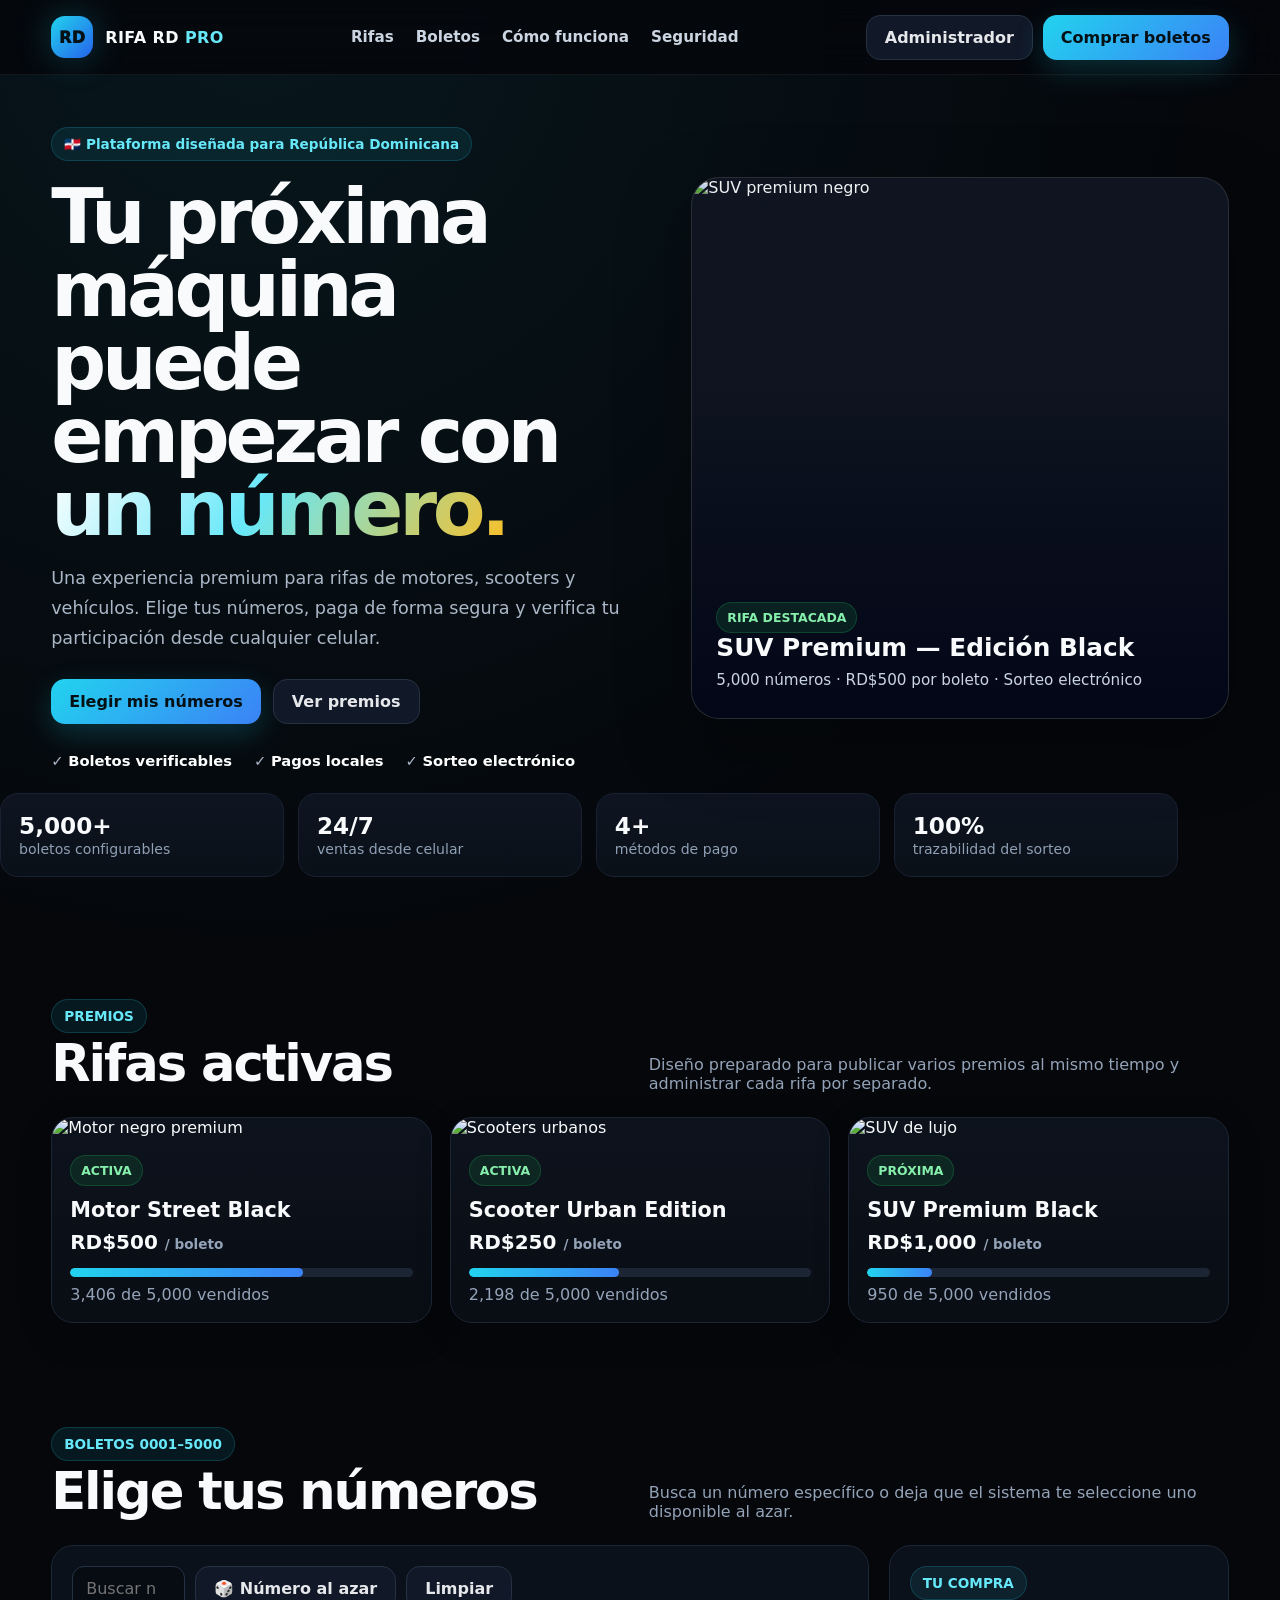
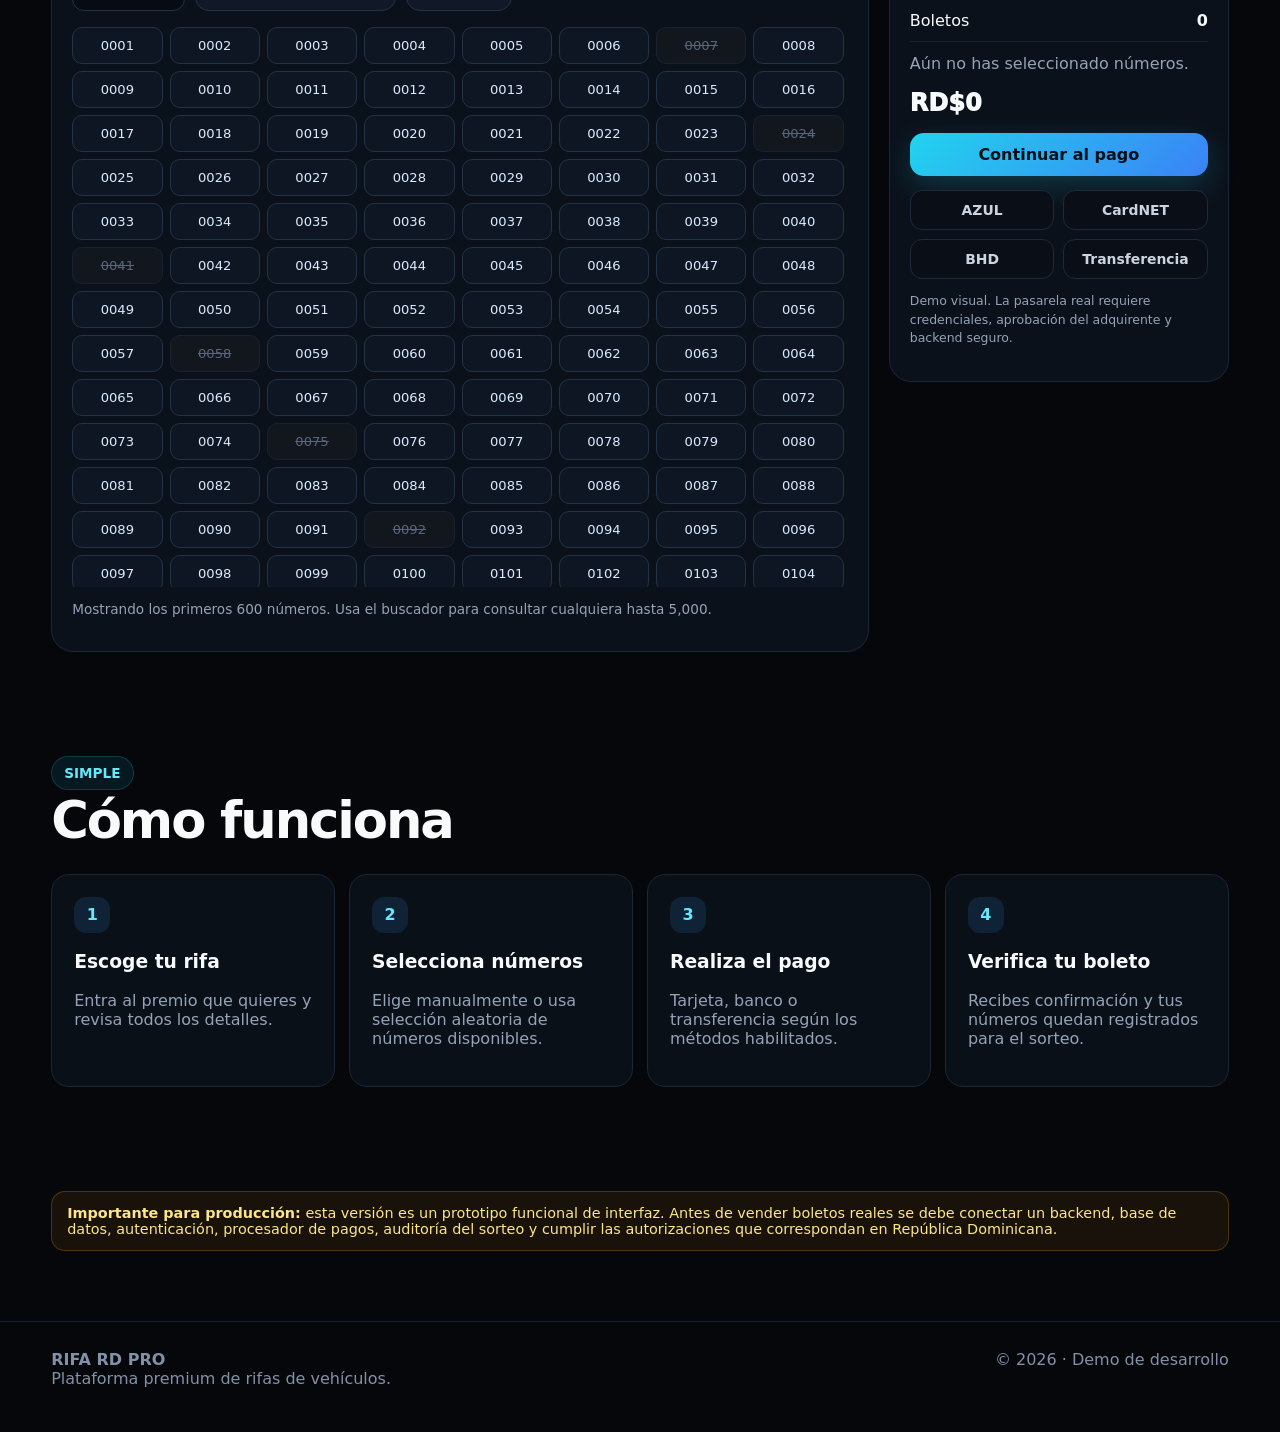
==== index.html @ 4a9cf242 "Agrega página principal profesional" ====
<!doctype html><html lang="es"><head><meta charset="utf-8"><meta name="viewport" content="width=device-width,initial-scale=1"><title>RIFA RD PRO — Rifas de vehículos</title><meta name="description" content="Plataforma premium de rifas de motores, scooters y vehículos en República Dominicana."><link rel="stylesheet" href="styles.css"></head><body>
<header class="topbar"><div class="container nav"><a class="brand" href="#"><span class="logo">RD</span><span>RIFA RD <span style="color:#67e8f9">PRO</span></span></a><nav class="navlinks"><a href="#rifas">Rifas</a><a href="#boletos">Boletos</a><a href="#como">Cómo funciona</a><a href="#seguridad">Seguridad</a></nav><div class="nav-actions"><a class="btn btn-secondary" href="admin.html">Administrador</a><a class="btn btn-primary" href="#boletos">Comprar boletos</a></div></div></header>
<main>
<section class="hero"><div class="container hero-grid"><div><span class="eyebrow">🇩🇴 Plataforma diseñada para República Dominicana</span><h1>Tu próxima máquina puede empezar con <span class="gradient-text">un número.</span></h1><p>Una experiencia premium para rifas de motores, scooters y vehículos. Elige tus números, paga de forma segura y verifica tu participación desde cualquier celular.</p><div class="hero-actions"><a class="btn btn-primary" href="#boletos">Elegir mis números</a><a class="btn btn-secondary" href="#rifas">Ver premios</a></div><div class="trust-row"><span>✓ <b>Boletos verificables</b></span><span>✓ <b>Pagos locales</b></span><span>✓ <b>Sorteo electrónico</b></span></div></div><div class="hero-card"><img src="https://images.pexels.com/photos/29566876/pexels-photo-29566876/free-photo-of-luxury-black-suv-with-elegant-reflections.jpeg?auto=compress&dpr=1&h=900&w=1400" alt="SUV premium negro"><div class="hero-overlay"></div><div class="hero-info"><span class="badge">RIFA DESTACADA</span><h3>SUV Premium — Edición Black</h3><p>5,000 números · RD$500 por boleto · Sorteo electrónico</p></div></div></div><div class="container stats"><div class="stat"><strong>5,000+</strong><span>boletos configurables</span></div><div class="stat"><strong>24/7</strong><span>ventas desde celular</span></div><div class="stat"><strong>4+</strong><span>métodos de pago</span></div><div class="stat"><strong>100%</strong><span>trazabilidad del sorteo</span></div></div></section>

<section class="section" id="rifas"><div class="container"><div class="section-head"><div><span class="eyebrow">PREMIOS</span><h2>Rifas activas</h2></div><p>Diseño preparado para publicar varios premios al mismo tiempo y administrar cada rifa por separado.</p></div><div class="cards">
<article class="raffle-card"><img src="https://images.pexels.com/photos/14496097/pexels-photo-14496097.jpeg?auto=compress&dpr=1&h=750&w=1260" alt="Motor negro premium"><div class="card-body"><span class="badge">ACTIVA</span><h3>Motor Street Black</h3><div class="price">RD$500 <span class="muted" style="font-size:.85rem">/ boleto</span></div><div class="progress"><span style="width:68%"></span></div><div class="muted">3,406 de 5,000 vendidos</div></div></article>
<article class="raffle-card"><img src="https://images.pexels.com/photos/35676002/pexels-photo-35676002.jpeg?auto=compress&cs=tinysrgb&w=1260" alt="Scooters urbanos"><div class="card-body"><span class="badge">ACTIVA</span><h3>Scooter Urban Edition</h3><div class="price">RD$250 <span class="muted" style="font-size:.85rem">/ boleto</span></div><div class="progress"><span style="width:44%"></span></div><div class="muted">2,198 de 5,000 vendidos</div></div></article>
<article class="raffle-card"><img src="https://images.pexels.com/photos/29566876/pexels-photo-29566876/free-photo-of-luxury-black-suv-with-elegant-reflections.jpeg?auto=compress&dpr=1&h=750&w=1260" alt="SUV de lujo"><div class="card-body"><span class="badge">PRÓXIMA</span><h3>SUV Premium Black</h3><div class="price">RD$1,000 <span class="muted" style="font-size:.85rem">/ boleto</span></div><div class="progress"><span style="width:19%"></span></div><div class="muted">950 de 5,000 vendidos</div></div></article>
</div></div></section>

<section class="section" id="boletos"><div class="container"><div class="section-head"><div><span class="eyebrow">BOLETOS 0001–5000</span><h2>Elige tus números</h2></div><p>Busca un número específico o deja que el sistema te seleccione uno disponible al azar.</p></div><div class="ticket-area"><div class="ticket-panel"><div class="toolbar"><input id="numberSearch" type="number" min="1" max="5000" placeholder="Buscar número, ej. 2847"><button class="btn btn-secondary" onclick="quickPick()">🎲 Número al azar</button><button class="btn btn-secondary" onclick="clearSelection()">Limpiar</button></div><div id="ticketGrid" class="ticket-grid"></div><p id="gridHint" class="muted" style="font-size:.85rem"></p></div><aside class="summary-panel"><span class="eyebrow">TU COMPRA</span><div class="summary-line"><span>Boletos</span><strong id="ticketCount">0</strong></div><div id="selectedList" class="selected-list"></div><div class="summary-total" id="totalPrice">RD$0</div><button class="btn btn-primary" style="width:100%" onclick="checkout()">Continuar al pago</button><div class="payment-grid"><div class="payment">AZUL</div><div class="payment">CardNET</div><div class="payment">BHD</div><div class="payment">Transferencia</div></div><p class="muted" style="font-size:.78rem;line-height:1.5">Demo visual. La pasarela real requiere credenciales, aprobación del adquirente y backend seguro.</p></aside></div></div></section>

<section class="section" id="como"><div class="container"><div class="section-head"><div><span class="eyebrow">SIMPLE</span><h2>Cómo funciona</h2></div></div><div class="steps"><div class="step"><div class="step-num">1</div><h3>Escoge tu rifa</h3><p class="muted">Entra al premio que quieres y revisa todos los detalles.</p></div><div class="step"><div class="step-num">2</div><h3>Selecciona números</h3><p class="muted">Elige manualmente o usa selección aleatoria de números disponibles.</p></div><div class="step"><div class="step-num">3</div><h3>Realiza el pago</h3><p class="muted">Tarjeta, banco o transferencia según los métodos habilitados.</p></div><div class="step"><div class="step-num">4</div><h3>Verifica tu boleto</h3><p class="muted">Recibes confirmación y tus números quedan registrados para el sorteo.</p></div></div></div></section>

<section class="section" id="seguridad"><div class="container"><div class="notice"><b>Importante para producción:</b> esta versión es un prototipo funcional de interfaz. Antes de vender boletos reales se debe conectar un backend, base de datos, autenticación, procesador de pagos, auditoría del sorteo y cumplir las autorizaciones que correspondan en República Dominicana.</div></div></section>
</main>
<footer class="footer"><div class="container footer-inner"><div><b>RIFA RD PRO</b><div>Plataforma premium de rifas de vehículos.</div></div><div>© 2026 · Demo de desarrollo</div></div></footer>
<script src="app.js"></script></body></html>
---- styles.css ----
:root{
  --bg:#05070b;--panel:#0b1018;--panel2:#111827;--text:#f8fafc;--muted:#94a3b8;
  --accent:#22d3ee;--accent2:#f59e0b;--success:#22c55e;--danger:#ef4444;--line:#1f2937;
  --shadow:0 24px 70px rgba(0,0,0,.35);--radius:22px;
}
*{box-sizing:border-box}
html{scroll-behavior:smooth}
body{margin:0;background:radial-gradient(circle at 20% 0%,rgba(34,211,238,.08),transparent 30%),var(--bg);color:var(--text);font-family:Inter,ui-sans-serif,system-ui,-apple-system,Segoe UI,Roboto,Arial,sans-serif}
a{color:inherit;text-decoration:none}
button,input,select{font:inherit}
.container{width:min(1180px,92%);margin:auto}
.topbar{position:sticky;top:0;z-index:50;background:rgba(5,7,11,.84);backdrop-filter:blur(18px);border-bottom:1px solid rgba(255,255,255,.06)}
.nav{display:flex;align-items:center;justify-content:space-between;min-height:74px;gap:18px}
.brand{display:flex;align-items:center;gap:12px;font-weight:900;letter-spacing:.4px}
.logo{width:42px;height:42px;border-radius:14px;display:grid;place-items:center;background:linear-gradient(135deg,var(--accent),#2563eb);box-shadow:0 0 35px rgba(34,211,238,.25);font-weight:1000;color:#041014}
.navlinks{display:flex;gap:22px;color:#cbd5e1;font-weight:700;font-size:.95rem}
.nav-actions{display:flex;gap:10px}
.btn{border:0;border-radius:14px;padding:12px 18px;font-weight:850;cursor:pointer;transition:.2s;display:inline-flex;align-items:center;justify-content:center;gap:8px}
.btn:hover{transform:translateY(-1px)}
.btn-primary{background:linear-gradient(135deg,var(--accent),#3b82f6);color:#041014;box-shadow:0 10px 30px rgba(34,211,238,.2)}
.btn-secondary{background:#111827;color:#e5e7eb;border:1px solid #263244}
.btn-gold{background:linear-gradient(135deg,#fbbf24,#f59e0b);color:#2a1600}
.hero{padding:52px 0 24px}
.hero-grid{display:grid;grid-template-columns:1.06fr .94fr;gap:34px;align-items:center}
.eyebrow{display:inline-flex;gap:8px;align-items:center;padding:8px 12px;border-radius:999px;background:rgba(34,211,238,.09);color:#67e8f9;border:1px solid rgba(34,211,238,.18);font-weight:800;font-size:.85rem}
h1{font-size:clamp(2.5rem,6vw,5.4rem);line-height:.95;margin:20px 0 18px;letter-spacing:-.055em;max-width:820px}
.gradient-text{background:linear-gradient(120deg,#fff,#67e8f9 45%,#fbbf24);-webkit-background-clip:text;background-clip:text;color:transparent}
.hero p{font-size:1.1rem;color:#aab7c7;line-height:1.7;max-width:690px}
.hero-actions{display:flex;gap:12px;flex-wrap:wrap;margin-top:26px}
.trust-row{display:flex;gap:22px;flex-wrap:wrap;margin-top:28px;color:#aab7c7;font-size:.92rem}.trust-row b{color:#fff}
.hero-card{position:relative;border-radius:28px;overflow:hidden;min-height:540px;border:1px solid rgba(255,255,255,.1);box-shadow:var(--shadow);background:#101621}
.hero-card img{width:100%;height:540px;object-fit:cover;display:block;filter:saturate(.9) contrast(1.03)}
.hero-overlay{position:absolute;inset:0;background:linear-gradient(to top,rgba(2,6,23,.97),rgba(2,6,23,.18) 60%,rgba(2,6,23,.05))}
.hero-info{position:absolute;left:24px;right:24px;bottom:24px}.hero-info h3{font-size:1.55rem;margin:0 0 6px}.hero-info p{margin:0;color:#cbd5e1;font-size:.95rem}
.stats{display:grid;grid-template-columns:repeat(4,1fr);gap:14px;margin:24px 0 64px}.stat{background:linear-gradient(180deg,#0e1521,#0a1018);border:1px solid #192232;border-radius:18px;padding:18px}.stat strong{display:block;font-size:1.45rem}.stat span{color:#8fa0b5;font-size:.88rem}
.section{padding:34px 0 70px}.section-head{display:flex;justify-content:space-between;align-items:end;gap:20px;margin-bottom:24px}.section h2{font-size:clamp(1.8rem,4vw,3.2rem);margin:0;letter-spacing:-.04em}.section-head p{color:#94a3b8;margin:0;max-width:580px}
.cards{display:grid;grid-template-columns:repeat(3,1fr);gap:18px}.raffle-card{background:linear-gradient(180deg,#0d131d,#090d14);border:1px solid #1c2635;border-radius:22px;overflow:hidden;box-shadow:0 12px 35px rgba(0,0,0,.2)}.raffle-card img{width:100%;height:230px;object-fit:cover}.card-body{padding:18px}.badge{display:inline-flex;padding:7px 10px;border-radius:999px;font-weight:800;font-size:.78rem;background:rgba(34,197,94,.12);color:#86efac;border:1px solid rgba(34,197,94,.22)}.card-body h3{margin:12px 0 8px;font-size:1.3rem}.price{font-size:1.25rem;font-weight:900}.muted{color:#94a3b8}.progress{height:9px;border-radius:999px;background:#1c2533;overflow:hidden;margin:14px 0 8px}.progress>span{display:block;height:100%;background:linear-gradient(90deg,var(--accent),#3b82f6);border-radius:inherit}
.ticket-area{display:grid;grid-template-columns:1fr 340px;gap:20px}.ticket-panel,.summary-panel,.admin-panel{background:#0b111a;border:1px solid #1b2636;border-radius:22px;padding:20px}.toolbar{display:flex;gap:10px;flex-wrap:wrap;margin-bottom:16px}.toolbar input,.toolbar select,.field input,.field select{background:#070c13;color:#fff;border:1px solid #253246;border-radius:12px;padding:12px 13px;outline:none}.toolbar input:focus,.field input:focus{border-color:var(--accent)}
.ticket-grid{display:grid;grid-template-columns:repeat(8,1fr);gap:7px;max-height:560px;overflow:auto;padding-right:4px}.ticket{border:1px solid #253246;background:#0d1622;color:#dbeafe;border-radius:10px;padding:10px 4px;font-size:.82rem;cursor:pointer}.ticket:hover{border-color:#3b82f6}.ticket.selected{background:linear-gradient(135deg,var(--accent),#2563eb);color:#03131a;font-weight:900;border-color:transparent}.ticket.sold{background:#12161d;color:#596579;text-decoration:line-through;cursor:not-allowed;border-color:#1a2230}.summary-panel{position:sticky;top:94px;height:max-content}.summary-line{display:flex;justify-content:space-between;gap:16px;padding:11px 0;border-bottom:1px solid #192231}.summary-total{font-size:1.5rem;font-weight:950;margin:16px 0}.selected-list{display:flex;gap:7px;flex-wrap:wrap;margin:12px 0}.chip{padding:7px 9px;border-radius:9px;background:#132031;border:1px solid #24354a;color:#bae6fd;font-size:.8rem;font-weight:800}.payment-grid{display:grid;grid-template-columns:repeat(2,1fr);gap:9px;margin-top:14px}.payment{padding:11px;border-radius:12px;background:#0a0f17;border:1px solid #1e293b;text-align:center;color:#cbd5e1;font-weight:800;font-size:.87rem}
.steps{display:grid;grid-template-columns:repeat(4,1fr);gap:14px}.step{padding:22px;background:#0a1018;border:1px solid #1b2636;border-radius:18px}.step-num{width:36px;height:36px;border-radius:12px;display:grid;place-items:center;background:#102235;color:#67e8f9;font-weight:900;margin-bottom:15px}
.footer{border-top:1px solid #172131;padding:28px 0 44px;color:#8291a6}.footer-inner{display:flex;justify-content:space-between;gap:20px;flex-wrap:wrap}
.notice{background:rgba(245,158,11,.08);border:1px solid rgba(245,158,11,.24);color:#fde68a;border-radius:14px;padding:13px 15px;font-size:.9rem}
.admin-wrap{padding:42px 0 70px}.admin-grid{display:grid;grid-template-columns:1fr 1fr;gap:18px}.admin-panel h3{margin-top:0}.field{display:grid;gap:7px;margin:13px 0}.field label{font-size:.88rem;color:#a8b4c4;font-weight:750}.winner{font-size:clamp(2.7rem,8vw,5rem);font-weight:1000;letter-spacing:-.06em;text-align:center;padding:20px;background:radial-gradient(circle at 50% 20%,rgba(34,211,238,.12),transparent 60%);border-radius:18px;border:1px solid #1e3145;margin:16px 0}.log{max-height:260px;overflow:auto;background:#070b11;border:1px solid #182131;border-radius:14px;padding:12px;font:12px/1.6 ui-monospace,SFMono-Regular,Menlo,monospace;color:#a7f3d0}.kpi-grid{display:grid;grid-template-columns:repeat(3,1fr);gap:12px}.kpi{background:#08101a;border:1px solid #19263a;border-radius:16px;padding:16px}.kpi b{display:block;font-size:1.4rem}.kpi span{font-size:.82rem;color:#8da0b8}
@media(max-width:920px){.hero-grid,.ticket-area,.admin-grid{grid-template-columns:1fr}.cards{grid-template-columns:1fr 1fr}.steps,.stats{grid-template-columns:1fr 1fr}.summary-panel{position:static}.navlinks{display:none}.hero-card,.hero-card img{min-height:440px;height:440px}.ticket-grid{grid-template-columns:repeat(6,1fr)}}
@media(max-width:620px){.cards,.steps,.stats{grid-template-columns:1fr}.nav-actions .btn-secondary{display:none}.ticket-grid{grid-template-columns:repeat(4,1fr)}.hero{padding-top:28px}h1{font-size:3rem}.hero-card,.hero-card img{min-height:360px;height:360px}.payment-grid{grid-template-columns:1fr}.section{padding-bottom:52px}}
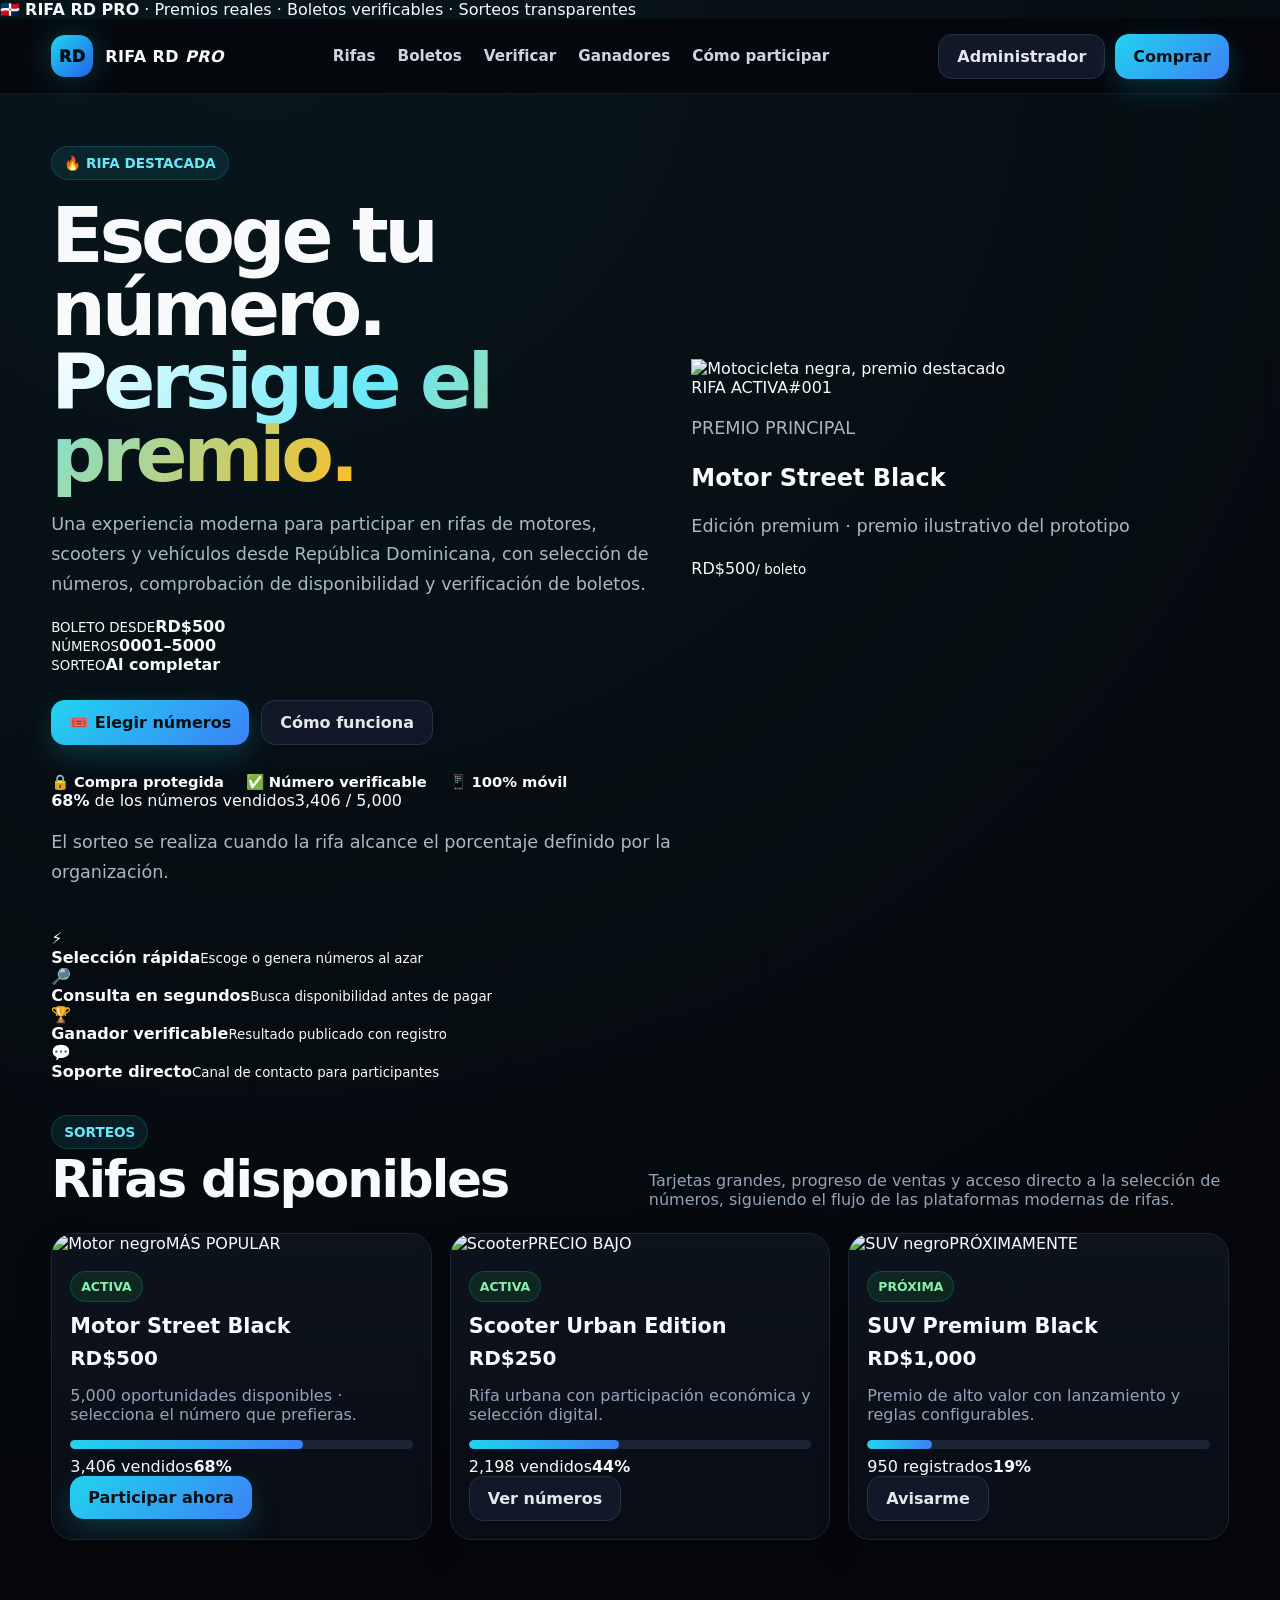
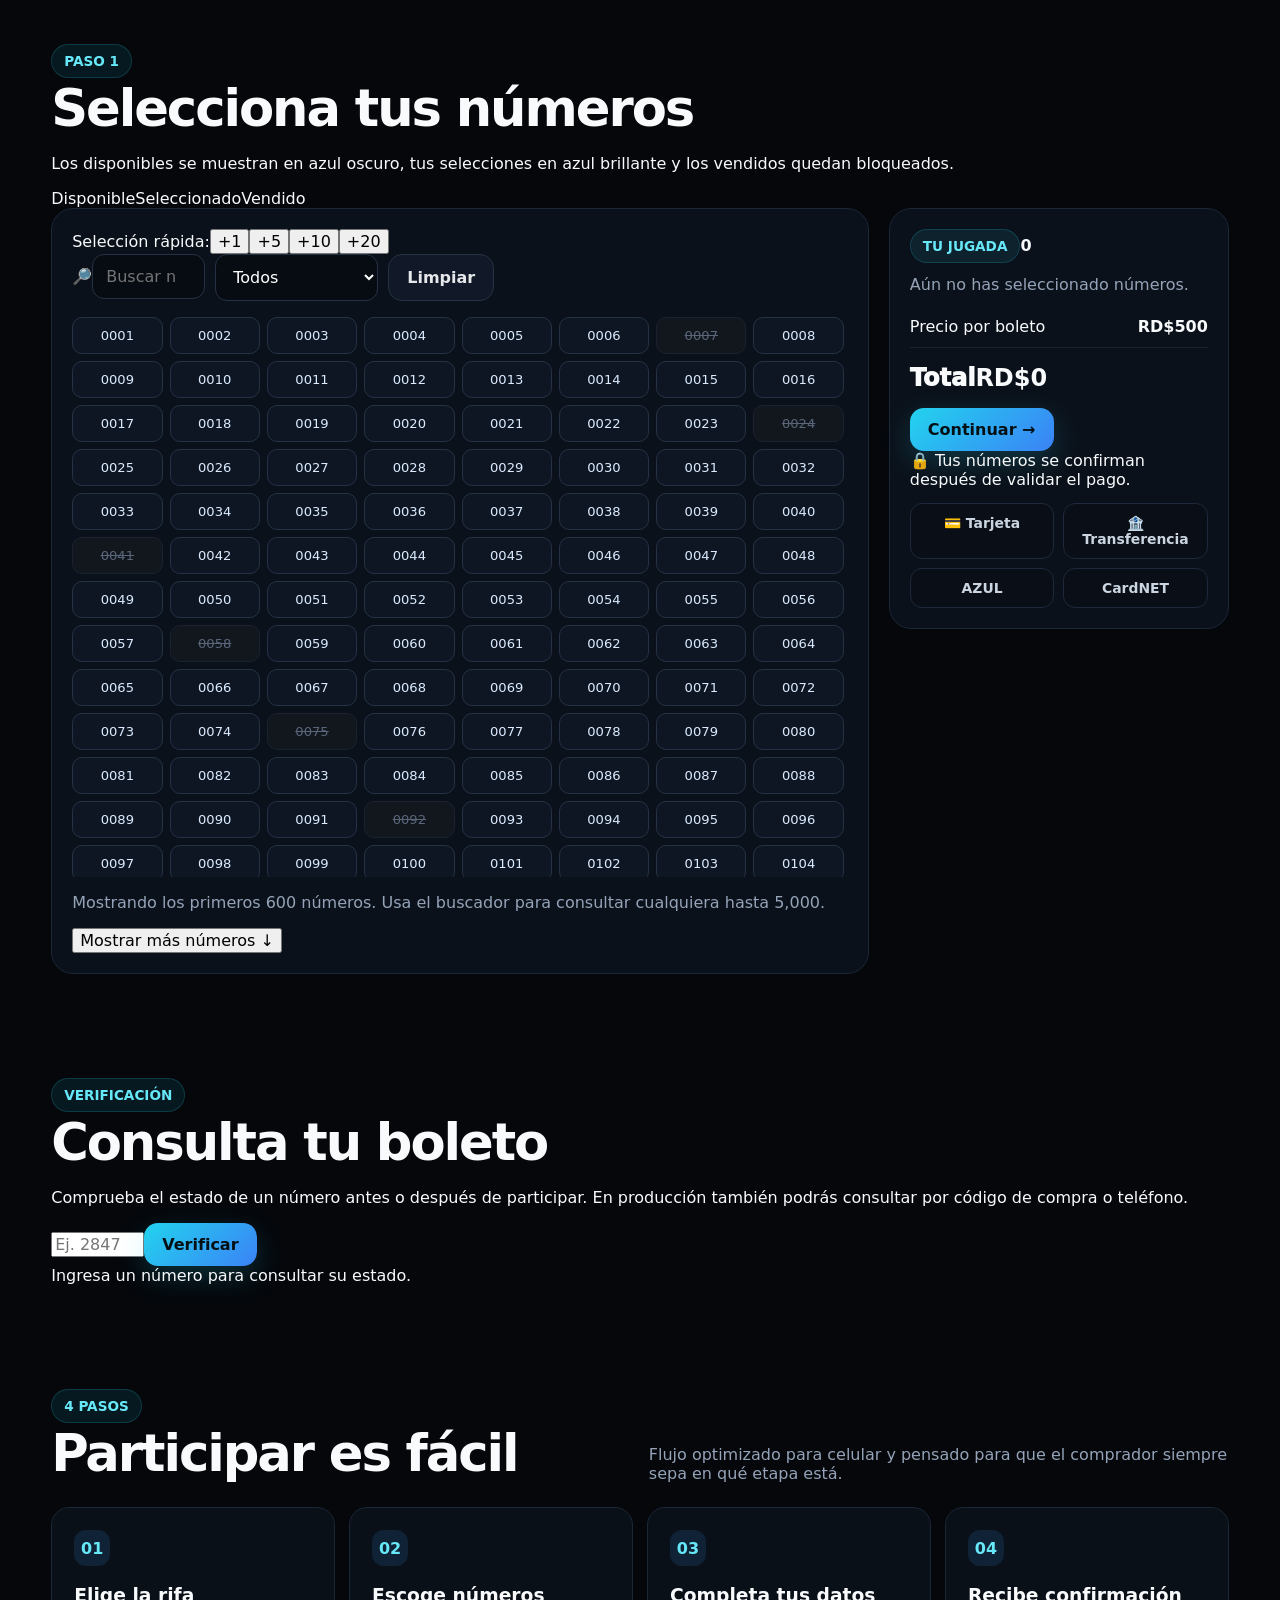
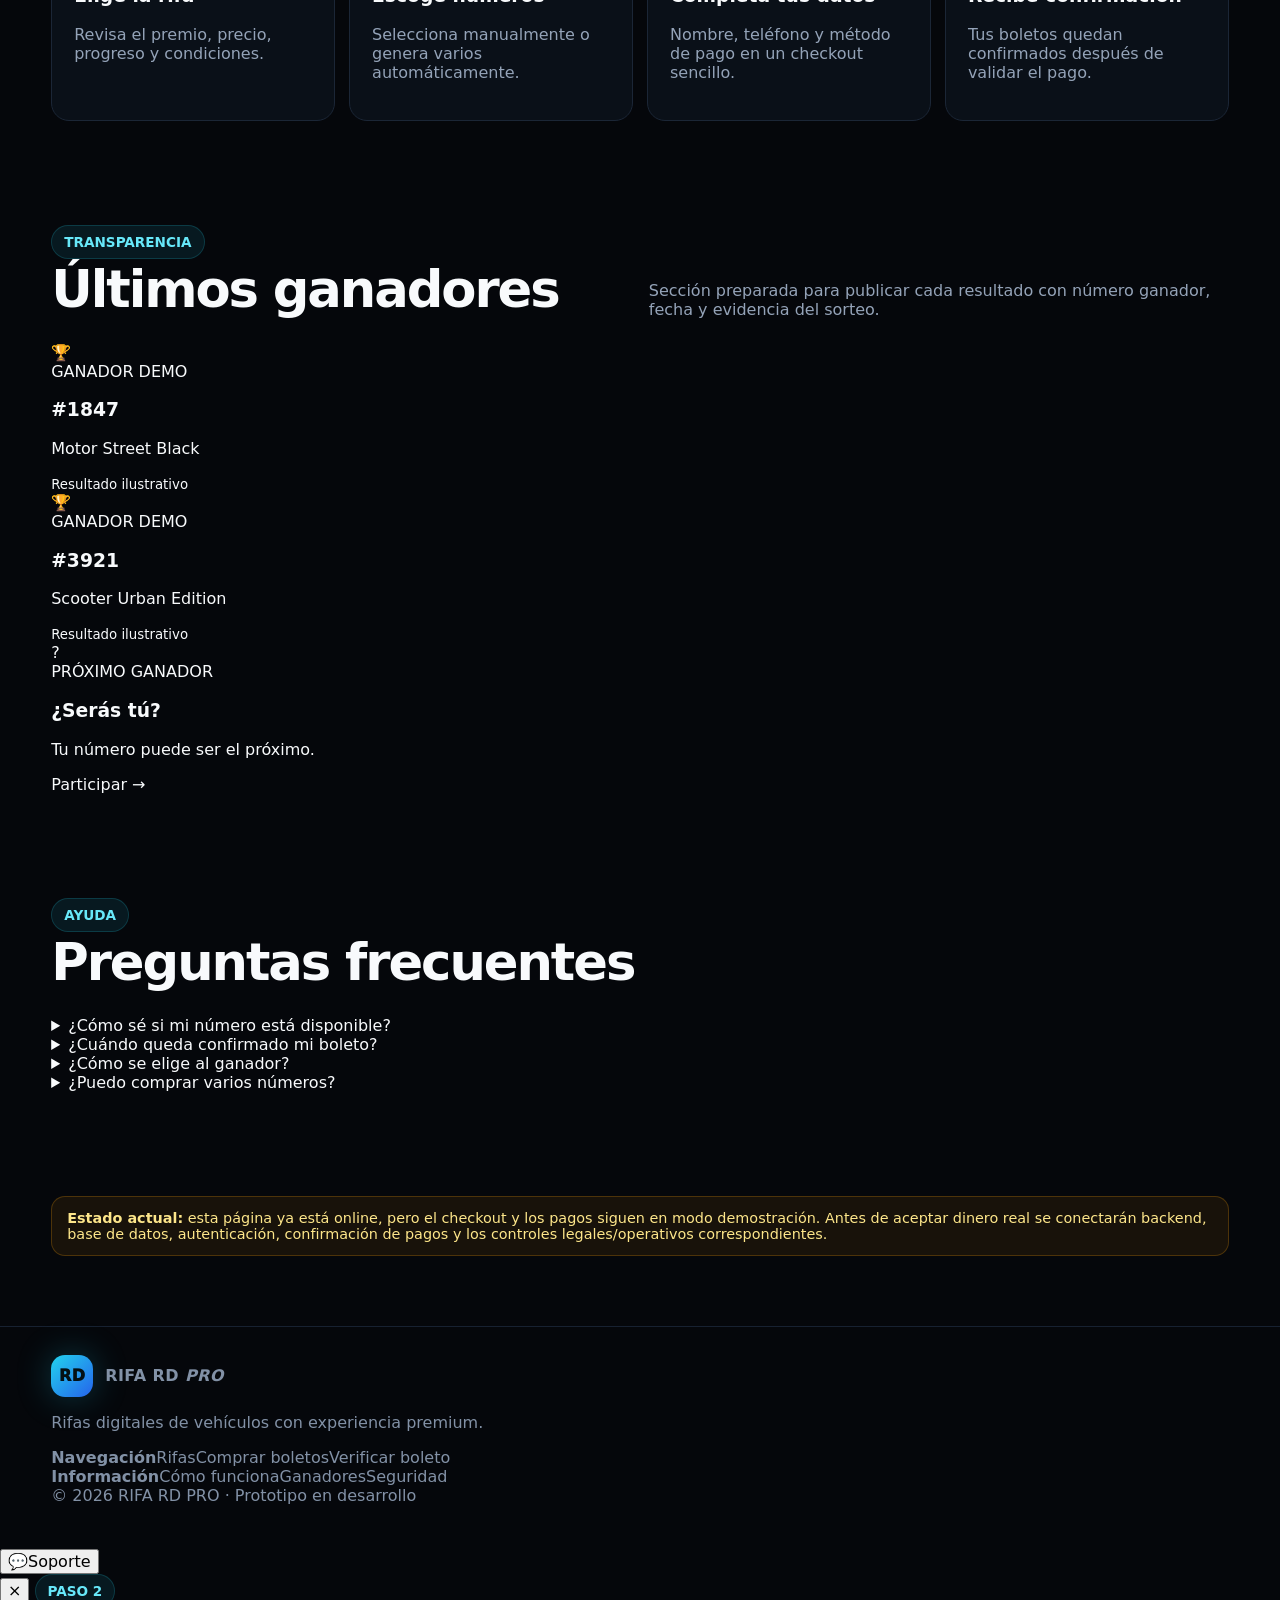
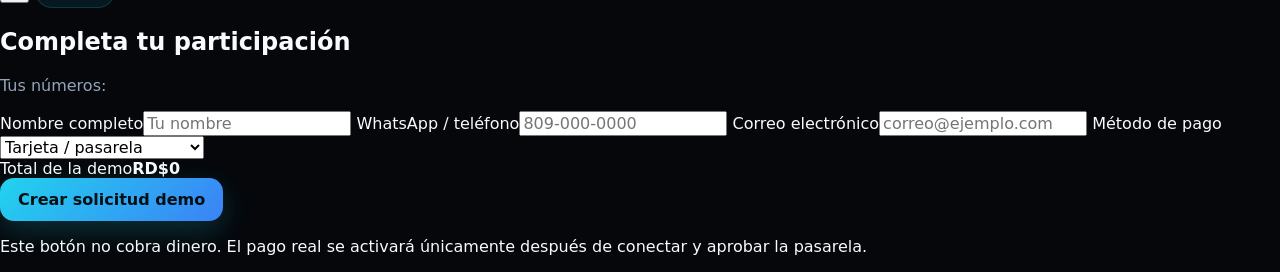
==== commit d789fba2: "Mejora portada y experiencia de compra estilo plataforma de sorteos" ====
--- a/index.html
+++ b/index.html
@@ -1,19 +1,211 @@
-<!doctype html><html lang="es"><head><meta charset="utf-8"><meta name="viewport" content="width=device-width,initial-scale=1"><title>RIFA RD PRO — Rifas de vehículos</title><meta name="description" content="Plataforma premium de rifas de motores, scooters y vehículos en República Dominicana."><link rel="stylesheet" href="styles.css"></head><body>
-<header class="topbar"><div class="container nav"><a class="brand" href="#"><span class="logo">RD</span><span>RIFA RD <span style="color:#67e8f9">PRO</span></span></a><nav class="navlinks"><a href="#rifas">Rifas</a><a href="#boletos">Boletos</a><a href="#como">Cómo funciona</a><a href="#seguridad">Seguridad</a></nav><div class="nav-actions"><a class="btn btn-secondary" href="admin.html">Administrador</a><a class="btn btn-primary" href="#boletos">Comprar boletos</a></div></div></header>
-<main>
-<section class="hero"><div class="container hero-grid"><div><span class="eyebrow">🇩🇴 Plataforma diseñada para República Dominicana</span><h1>Tu próxima máquina puede empezar con <span class="gradient-text">un número.</span></h1><p>Una experiencia premium para rifas de motores, scooters y vehículos. Elige tus números, paga de forma segura y verifica tu participación desde cualquier celular.</p><div class="hero-actions"><a class="btn btn-primary" href="#boletos">Elegir mis números</a><a class="btn btn-secondary" href="#rifas">Ver premios</a></div><div class="trust-row"><span>✓ <b>Boletos verificables</b></span><span>✓ <b>Pagos locales</b></span><span>✓ <b>Sorteo electrónico</b></span></div></div><div class="hero-card"><img src="https://images.pexels.com/photos/29566876/pexels-photo-29566876/free-photo-of-luxury-black-suv-with-elegant-reflections.jpeg?auto=compress&dpr=1&h=900&w=1400" alt="SUV premium negro"><div class="hero-overlay"></div><div class="hero-info"><span class="badge">RIFA DESTACADA</span><h3>SUV Premium — Edición Black</h3><p>5,000 números · RD$500 por boleto · Sorteo electrónico</p></div></div></div><div class="container stats"><div class="stat"><strong>5,000+</strong><span>boletos configurables</span></div><div class="stat"><strong>24/7</strong><span>ventas desde celular</span></div><div class="stat"><strong>4+</strong><span>métodos de pago</span></div><div class="stat"><strong>100%</strong><span>trazabilidad del sorteo</span></div></div></section>
-
-<section class="section" id="rifas"><div class="container"><div class="section-head"><div><span class="eyebrow">PREMIOS</span><h2>Rifas activas</h2></div><p>Diseño preparado para publicar varios premios al mismo tiempo y administrar cada rifa por separado.</p></div><div class="cards">
-<article class="raffle-card"><img src="https://images.pexels.com/photos/14496097/pexels-photo-14496097.jpeg?auto=compress&dpr=1&h=750&w=1260" alt="Motor negro premium"><div class="card-body"><span class="badge">ACTIVA</span><h3>Motor Street Black</h3><div class="price">RD$500 <span class="muted" style="font-size:.85rem">/ boleto</span></div><div class="progress"><span style="width:68%"></span></div><div class="muted">3,406 de 5,000 vendidos</div></div></article>
-<article class="raffle-card"><img src="https://images.pexels.com/photos/35676002/pexels-photo-35676002.jpeg?auto=compress&cs=tinysrgb&w=1260" alt="Scooters urbanos"><div class="card-body"><span class="badge">ACTIVA</span><h3>Scooter Urban Edition</h3><div class="price">RD$250 <span class="muted" style="font-size:.85rem">/ boleto</span></div><div class="progress"><span style="width:44%"></span></div><div class="muted">2,198 de 5,000 vendidos</div></div></article>
-<article class="raffle-card"><img src="https://images.pexels.com/photos/29566876/pexels-photo-29566876/free-photo-of-luxury-black-suv-with-elegant-reflections.jpeg?auto=compress&dpr=1&h=750&w=1260" alt="SUV de lujo"><div class="card-body"><span class="badge">PRÓXIMA</span><h3>SUV Premium Black</h3><div class="price">RD$1,000 <span class="muted" style="font-size:.85rem">/ boleto</span></div><div class="progress"><span style="width:19%"></span></div><div class="muted">950 de 5,000 vendidos</div></div></article>
-</div></div></section>
-
-<section class="section" id="boletos"><div class="container"><div class="section-head"><div><span class="eyebrow">BOLETOS 0001–5000</span><h2>Elige tus números</h2></div><p>Busca un número específico o deja que el sistema te seleccione uno disponible al azar.</p></div><div class="ticket-area"><div class="ticket-panel"><div class="toolbar"><input id="numberSearch" type="number" min="1" max="5000" placeholder="Buscar número, ej. 2847"><button class="btn btn-secondary" onclick="quickPick()">🎲 Número al azar</button><button class="btn btn-secondary" onclick="clearSelection()">Limpiar</button></div><div id="ticketGrid" class="ticket-grid"></div><p id="gridHint" class="muted" style="font-size:.85rem"></p></div><aside class="summary-panel"><span class="eyebrow">TU COMPRA</span><div class="summary-line"><span>Boletos</span><strong id="ticketCount">0</strong></div><div id="selectedList" class="selected-list"></div><div class="summary-total" id="totalPrice">RD$0</div><button class="btn btn-primary" style="width:100%" onclick="checkout()">Continuar al pago</button><div class="payment-grid"><div class="payment">AZUL</div><div class="payment">CardNET</div><div class="payment">BHD</div><div class="payment">Transferencia</div></div><p class="muted" style="font-size:.78rem;line-height:1.5">Demo visual. La pasarela real requiere credenciales, aprobación del adquirente y backend seguro.</p></aside></div></div></section>
-
-<section class="section" id="como"><div class="container"><div class="section-head"><div><span class="eyebrow">SIMPLE</span><h2>Cómo funciona</h2></div></div><div class="steps"><div class="step"><div class="step-num">1</div><h3>Escoge tu rifa</h3><p class="muted">Entra al premio que quieres y revisa todos los detalles.</p></div><div class="step"><div class="step-num">2</div><h3>Selecciona números</h3><p class="muted">Elige manualmente o usa selección aleatoria de números disponibles.</p></div><div class="step"><div class="step-num">3</div><h3>Realiza el pago</h3><p class="muted">Tarjeta, banco o transferencia según los métodos habilitados.</p></div><div class="step"><div class="step-num">4</div><h3>Verifica tu boleto</h3><p class="muted">Recibes confirmación y tus números quedan registrados para el sorteo.</p></div></div></div></section>
-
-<section class="section" id="seguridad"><div class="container"><div class="notice"><b>Importante para producción:</b> esta versión es un prototipo funcional de interfaz. Antes de vender boletos reales se debe conectar un backend, base de datos, autenticación, procesador de pagos, auditoría del sorteo y cumplir las autorizaciones que correspondan en República Dominicana.</div></div></section>
+<!doctype html>
+<html lang="es">
+<head>
+<meta charset="utf-8">
+<meta name="viewport" content="width=device-width,initial-scale=1,viewport-fit=cover">
+<meta name="theme-color" content="#05070b">
+<title>RIFA RD PRO | Rifas de motores y vehículos</title>
+<meta name="description" content="RIFA RD PRO: selecciona tus números, revisa disponibilidad, participa desde tu celular y verifica tu boleto.">
+<link rel="stylesheet" href="styles.css">
+</head>
+<body>
+<div class="announcement">🇩🇴 <b>RIFA RD PRO</b> · Premios reales · Boletos verificables · Sorteos transparentes</div>
+
+<header class="topbar">
+  <div class="container nav">
+    <a class="brand" href="#inicio"><span class="logo">RD</span><span>RIFA RD <em>PRO</em></span></a>
+    <nav class="navlinks">
+      <a href="#rifas">Rifas</a><a href="#boletos">Boletos</a><a href="#verificar">Verificar</a><a href="#ganadores">Ganadores</a><a href="#como">Cómo participar</a>
+    </nav>
+    <div class="nav-actions">
+      <a class="btn btn-secondary admin-link" href="admin.html">Administrador</a>
+      <a class="btn btn-primary" href="#boletos">Comprar</a>
+    </div>
+  </div>
+</header>
+
+<main id="inicio">
+<section class="hero">
+  <div class="container hero-grid">
+    <div class="hero-copy">
+      <span class="eyebrow">🔥 RIFA DESTACADA</span>
+      <h1>Escoge tu número. <span class="gradient-text">Persigue el premio.</span></h1>
+      <p>Una experiencia moderna para participar en rifas de motores, scooters y vehículos desde República Dominicana, con selección de números, comprobación de disponibilidad y verificación de boletos.</p>
+      <div class="hero-prize-line"><div><small>BOLETO DESDE</small><strong>RD$500</strong></div><div><small>NÚMEROS</small><strong>0001–5000</strong></div><div><small>SORTEO</small><strong>Al completar</strong></div></div>
+      <div class="hero-actions">
+        <a class="btn btn-primary btn-lg" href="#boletos">🎟️ Elegir números</a>
+        <a class="btn btn-secondary btn-lg" href="#como">Cómo funciona</a>
+      </div>
+      <div class="trust-row"><span>🔒 <b>Compra protegida</b></span><span>✅ <b>Número verificable</b></span><span>📱 <b>100% móvil</b></span></div>
+    </div>
+
+    <div class="feature-prize">
+      <img src="https://images.pexels.com/photos/14496097/pexels-photo-14496097.jpeg?auto=compress&dpr=1&h=1000&w=1500" alt="Motocicleta negra, premio destacado">
+      <div class="feature-shade"></div>
+      <div class="feature-top"><span class="live-pill"><i></i> RIFA ACTIVA</span><span class="feature-id">#001</span></div>
+      <div class="feature-bottom">
+        <div>
+          <p class="mini-label">PREMIO PRINCIPAL</p>
+          <h2>Motor Street Black</h2>
+          <p>Edición premium · premio ilustrativo del prototipo</p>
+        </div>
+        <div class="feature-price">RD$500<small>/ boleto</small></div>
+      </div>
+    </div>
+  </div>
+
+  <div class="container progress-shell">
+    <div class="progress-copy"><span><b>68%</b> de los números vendidos</span><span>3,406 / 5,000</span></div>
+    <div class="big-progress"><span style="width:68%"></span></div>
+    <p>El sorteo se realiza cuando la rifa alcance el porcentaje definido por la organización.</p>
+  </div>
+</section>
+
+<section class="quick-benefits">
+  <div class="container benefit-grid">
+    <div class="benefit"><span>⚡</span><div><b>Selección rápida</b><small>Escoge o genera números al azar</small></div></div>
+    <div class="benefit"><span>🔎</span><div><b>Consulta en segundos</b><small>Busca disponibilidad antes de pagar</small></div></div>
+    <div class="benefit"><span>🏆</span><div><b>Ganador verificable</b><small>Resultado publicado con registro</small></div></div>
+    <div class="benefit"><span>💬</span><div><b>Soporte directo</b><small>Canal de contacto para participantes</small></div></div>
+  </div>
+</section>
+
+<section class="section" id="rifas">
+  <div class="container">
+    <div class="section-head">
+      <div><span class="eyebrow">SORTEOS</span><h2>Rifas disponibles</h2></div>
+      <p>Tarjetas grandes, progreso de ventas y acceso directo a la selección de números, siguiendo el flujo de las plataformas modernas de rifas.</p>
+    </div>
+
+    <div class="cards cards-premium">
+      <article class="raffle-card featured">
+        <div class="card-media"><img src="https://images.pexels.com/photos/14496097/pexels-photo-14496097.jpeg?auto=compress&dpr=1&h=800&w=1400" alt="Motor negro"><span class="media-tag">MÁS POPULAR</span></div>
+        <div class="card-body"><div class="card-title-row"><div><span class="badge">ACTIVA</span><h3>Motor Street Black</h3></div><div class="price">RD$500</div></div><p class="muted">5,000 oportunidades disponibles · selecciona el número que prefieras.</p><div class="progress"><span style="width:68%"></span></div><div class="progress-meta"><span>3,406 vendidos</span><b>68%</b></div><a class="btn btn-primary full" href="#boletos">Participar ahora</a></div>
+      </article>
+      <article class="raffle-card">
+        <div class="card-media"><img src="https://images.pexels.com/photos/35676002/pexels-photo-35676002.jpeg?auto=compress&cs=tinysrgb&w=1400" alt="Scooter"><span class="media-tag">PRECIO BAJO</span></div>
+        <div class="card-body"><div class="card-title-row"><div><span class="badge">ACTIVA</span><h3>Scooter Urban Edition</h3></div><div class="price">RD$250</div></div><p class="muted">Rifa urbana con participación económica y selección digital.</p><div class="progress"><span style="width:44%"></span></div><div class="progress-meta"><span>2,198 vendidos</span><b>44%</b></div><a class="btn btn-secondary full" href="#boletos">Ver números</a></div>
+      </article>
+      <article class="raffle-card">
+        <div class="card-media"><img src="https://images.pexels.com/photos/29566876/pexels-photo-29566876/free-photo-of-luxury-black-suv-with-elegant-reflections.jpeg?auto=compress&dpr=1&h=800&w=1400" alt="SUV negro"><span class="media-tag upcoming">PRÓXIMAMENTE</span></div>
+        <div class="card-body"><div class="card-title-row"><div><span class="badge gold">PRÓXIMA</span><h3>SUV Premium Black</h3></div><div class="price">RD$1,000</div></div><p class="muted">Premio de alto valor con lanzamiento y reglas configurables.</p><div class="progress"><span style="width:19%"></span></div><div class="progress-meta"><span>950 registrados</span><b>19%</b></div><button class="btn btn-secondary full" type="button" onclick="showToast('Esta rifa todavía no está habilitada para compra.')">Avisarme</button></div>
+      </article>
+    </div>
+  </div>
+</section>
+
+<section class="section ticket-section" id="boletos">
+  <div class="container">
+    <div class="ticket-heading">
+      <div><span class="eyebrow">PASO 1</span><h2>Selecciona tus números</h2><p>Los disponibles se muestran en azul oscuro, tus selecciones en azul brillante y los vendidos quedan bloqueados.</p></div>
+      <div class="legend"><span><i class="dot available"></i>Disponible</span><span><i class="dot chosen"></i>Seleccionado</span><span><i class="dot unavailable"></i>Vendido</span></div>
+    </div>
+
+    <div class="ticket-area">
+      <div class="ticket-panel">
+        <div class="quantity-picks"><span>Selección rápida:</span><button onclick="quickPickMany(1)">+1</button><button onclick="quickPickMany(5)">+5</button><button onclick="quickPickMany(10)">+10</button><button onclick="quickPickMany(20)">+20</button></div>
+        <div class="toolbar">
+          <div class="search-wrap"><span>🔎</span><input id="numberSearch" type="number" min="1" max="5000" placeholder="Buscar número, ej. 2847"></div>
+          <select id="ticketFilter" onchange="renderTickets()"><option value="all">Todos</option><option value="available">Disponibles</option><option value="selected">Seleccionados</option></select>
+          <button class="btn btn-secondary" onclick="clearSelection()">Limpiar</button>
+        </div>
+        <div id="ticketGrid" class="ticket-grid"></div>
+        <div class="grid-footer"><p id="gridHint" class="muted"></p><button class="text-btn" onclick="loadMoreTickets()">Mostrar más números ↓</button></div>
+      </div>
+
+      <aside class="summary-panel">
+        <div class="summary-title"><span class="eyebrow">TU JUGADA</span><strong id="ticketCount">0</strong></div>
+        <div id="selectedList" class="selected-list"><span class="muted">Aún no has seleccionado números.</span></div>
+        <div class="summary-line"><span>Precio por boleto</span><strong id="priceEach">RD$500</strong></div>
+        <div class="summary-total"><span>Total</span><strong id="totalPrice">RD$0</strong></div>
+        <button class="btn btn-primary full btn-lg" onclick="checkout()">Continuar →</button>
+        <div class="secure-note">🔒 Tus números se confirman después de validar el pago.</div>
+        <div class="payment-grid"><div class="payment">💳 Tarjeta</div><div class="payment">🏦 Transferencia</div><div class="payment">AZUL</div><div class="payment">CardNET</div></div>
+      </aside>
+    </div>
+  </div>
+</section>
+
+<section class="section verify-section" id="verificar">
+  <div class="container verify-card">
+    <div><span class="eyebrow">VERIFICACIÓN</span><h2>Consulta tu boleto</h2><p>Comprueba el estado de un número antes o después de participar. En producción también podrás consultar por código de compra o teléfono.</p></div>
+    <div class="verify-form"><input id="verifyNumber" type="number" min="1" max="5000" placeholder="Ej. 2847"><button class="btn btn-primary" onclick="verifyTicket()">Verificar</button><div id="verifyResult" class="verify-result">Ingresa un número para consultar su estado.</div></div>
+  </div>
+</section>
+
+<section class="section" id="como">
+  <div class="container">
+    <div class="section-head"><div><span class="eyebrow">4 PASOS</span><h2>Participar es fácil</h2></div><p>Flujo optimizado para celular y pensado para que el comprador siempre sepa en qué etapa está.</p></div>
+    <div class="steps">
+      <div class="step"><div class="step-num">01</div><h3>Elige la rifa</h3><p class="muted">Revisa el premio, precio, progreso y condiciones.</p></div>
+      <div class="step"><div class="step-num">02</div><h3>Escoge números</h3><p class="muted">Selecciona manualmente o genera varios automáticamente.</p></div>
+      <div class="step"><div class="step-num">03</div><h3>Completa tus datos</h3><p class="muted">Nombre, teléfono y método de pago en un checkout sencillo.</p></div>
+      <div class="step"><div class="step-num">04</div><h3>Recibe confirmación</h3><p class="muted">Tus boletos quedan confirmados después de validar el pago.</p></div>
+    </div>
+  </div>
+</section>
+
+<section class="section" id="ganadores">
+  <div class="container">
+    <div class="section-head"><div><span class="eyebrow">TRANSPARENCIA</span><h2>Últimos ganadores</h2></div><p>Sección preparada para publicar cada resultado con número ganador, fecha y evidencia del sorteo.</p></div>
+    <div class="winner-cards">
+      <article><div class="winner-icon">🏆</div><span>GANADOR DEMO</span><h3>#1847</h3><p>Motor Street Black</p><small>Resultado ilustrativo</small></article>
+      <article><div class="winner-icon">🏆</div><span>GANADOR DEMO</span><h3>#3921</h3><p>Scooter Urban Edition</p><small>Resultado ilustrativo</small></article>
+      <article class="next-winner"><div class="winner-icon">?</div><span>PRÓXIMO GANADOR</span><h3>¿Serás tú?</h3><p>Tu número puede ser el próximo.</p><a href="#boletos">Participar →</a></article>
+    </div>
+  </div>
+</section>
+
+<section class="section faq-section">
+  <div class="container narrow">
+    <div class="section-head"><div><span class="eyebrow">AYUDA</span><h2>Preguntas frecuentes</h2></div></div>
+    <div class="faq">
+      <details><summary>¿Cómo sé si mi número está disponible?</summary><p>Usa el buscador de números. Los números vendidos aparecen bloqueados y los disponibles se pueden seleccionar.</p></details>
+      <details><summary>¿Cuándo queda confirmado mi boleto?</summary><p>En la versión final, el boleto se confirma únicamente cuando el sistema recibe y valida el pago mediante la pasarela o el proceso autorizado.</p></details>
+      <details><summary>¿Cómo se elige al ganador?</summary><p>La plataforma está diseñada para ejecutar un sorteo electrónico únicamente entre boletos válidos y pagados, dejando un registro del resultado.</p></details>
+      <details><summary>¿Puedo comprar varios números?</summary><p>Sí. Puedes elegirlos uno por uno o usar los botones rápidos para seleccionar varios números disponibles.</p></details>
+    </div>
+  </div>
+</section>
+
+<section class="section" id="seguridad">
+  <div class="container">
+    <div class="notice"><b>Estado actual:</b> esta página ya está online, pero el checkout y los pagos siguen en modo demostración. Antes de aceptar dinero real se conectarán backend, base de datos, autenticación, confirmación de pagos y los controles legales/operativos correspondientes.</div>
+  </div>
+</section>
 </main>
-<footer class="footer"><div class="container footer-inner"><div><b>RIFA RD PRO</b><div>Plataforma premium de rifas de vehículos.</div></div><div>© 2026 · Demo de desarrollo</div></div></footer>
-<script src="app.js"></script></body></html>
+
+<footer class="footer">
+  <div class="container footer-grid">
+    <div><a class="brand" href="#inicio"><span class="logo">RD</span><span>RIFA RD <em>PRO</em></span></a><p>Rifas digitales de vehículos con experiencia premium.</p></div>
+    <div><b>Navegación</b><a href="#rifas">Rifas</a><a href="#boletos">Comprar boletos</a><a href="#verificar">Verificar boleto</a></div>
+    <div><b>Información</b><a href="#como">Cómo funciona</a><a href="#ganadores">Ganadores</a><a href="#seguridad">Seguridad</a></div>
+  </div>
+  <div class="container footer-bottom">© 2026 RIFA RD PRO · Prototipo en desarrollo</div>
+</footer>
+
+<button class="floating-help" onclick="openSupport()" aria-label="Abrir soporte">💬<span>Soporte</span></button>
+<div id="toast" class="toast"></div>
+
+<div id="checkoutModal" class="modal" aria-hidden="true">
+  <div class="modal-backdrop" onclick="closeCheckout()"></div>
+  <div class="modal-card">
+    <button class="modal-close" onclick="closeCheckout()" aria-label="Cerrar">×</button>
+    <span class="eyebrow">PASO 2</span>
+    <h2>Completa tu participación</h2>
+    <p class="muted">Tus números: <b id="modalNumbers"></b></p>
+    <div class="checkout-fields">
+      <label>Nombre completo<input id="buyerName" autocomplete="name" placeholder="Tu nombre"></label>
+      <label>WhatsApp / teléfono<input id="buyerPhone" inputmode="tel" autocomplete="tel" placeholder="809-000-0000"></label>
+      <label>Correo electrónico<input id="buyerEmail" type="email" autocomplete="email" placeholder="correo@ejemplo.com"></label>
+      <label>Método de pago<select id="paymentMethod"><option>Tarjeta / pasarela</option><option>Transferencia bancaria</option><option>Depósito</option></select></label>
+    </div>
+    <div class="modal-total"><span>Total de la demo</span><strong id="modalTotal">RD$0</strong></div>
+    <button class="btn btn-primary full btn-lg" onclick="submitDemoOrder()">Crear solicitud demo</button>
+    <p class="fineprint">Este botón no cobra dinero. El pago real se activará únicamente después de conectar y aprobar la pasarela.</p>
+  </div>
+</div>
+
+<script src="app.js"></script>
+</body>
+</html>
